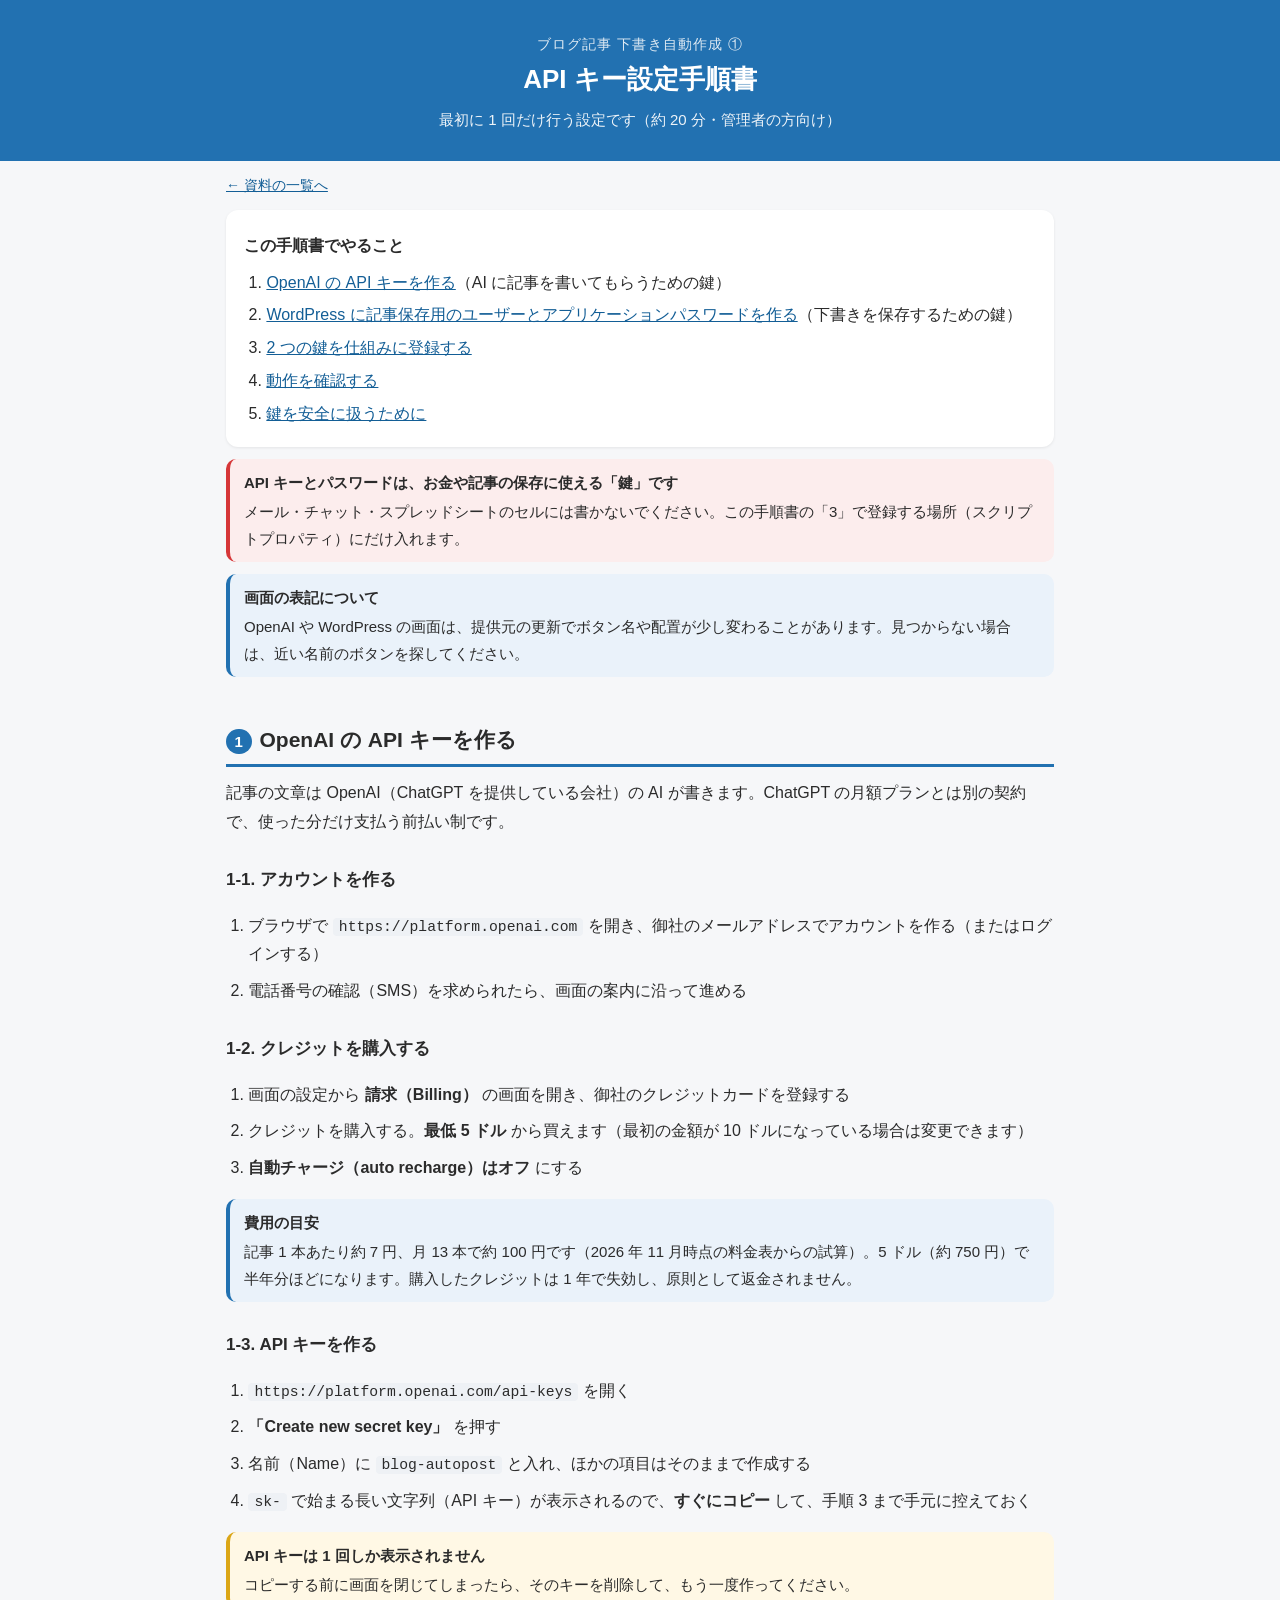
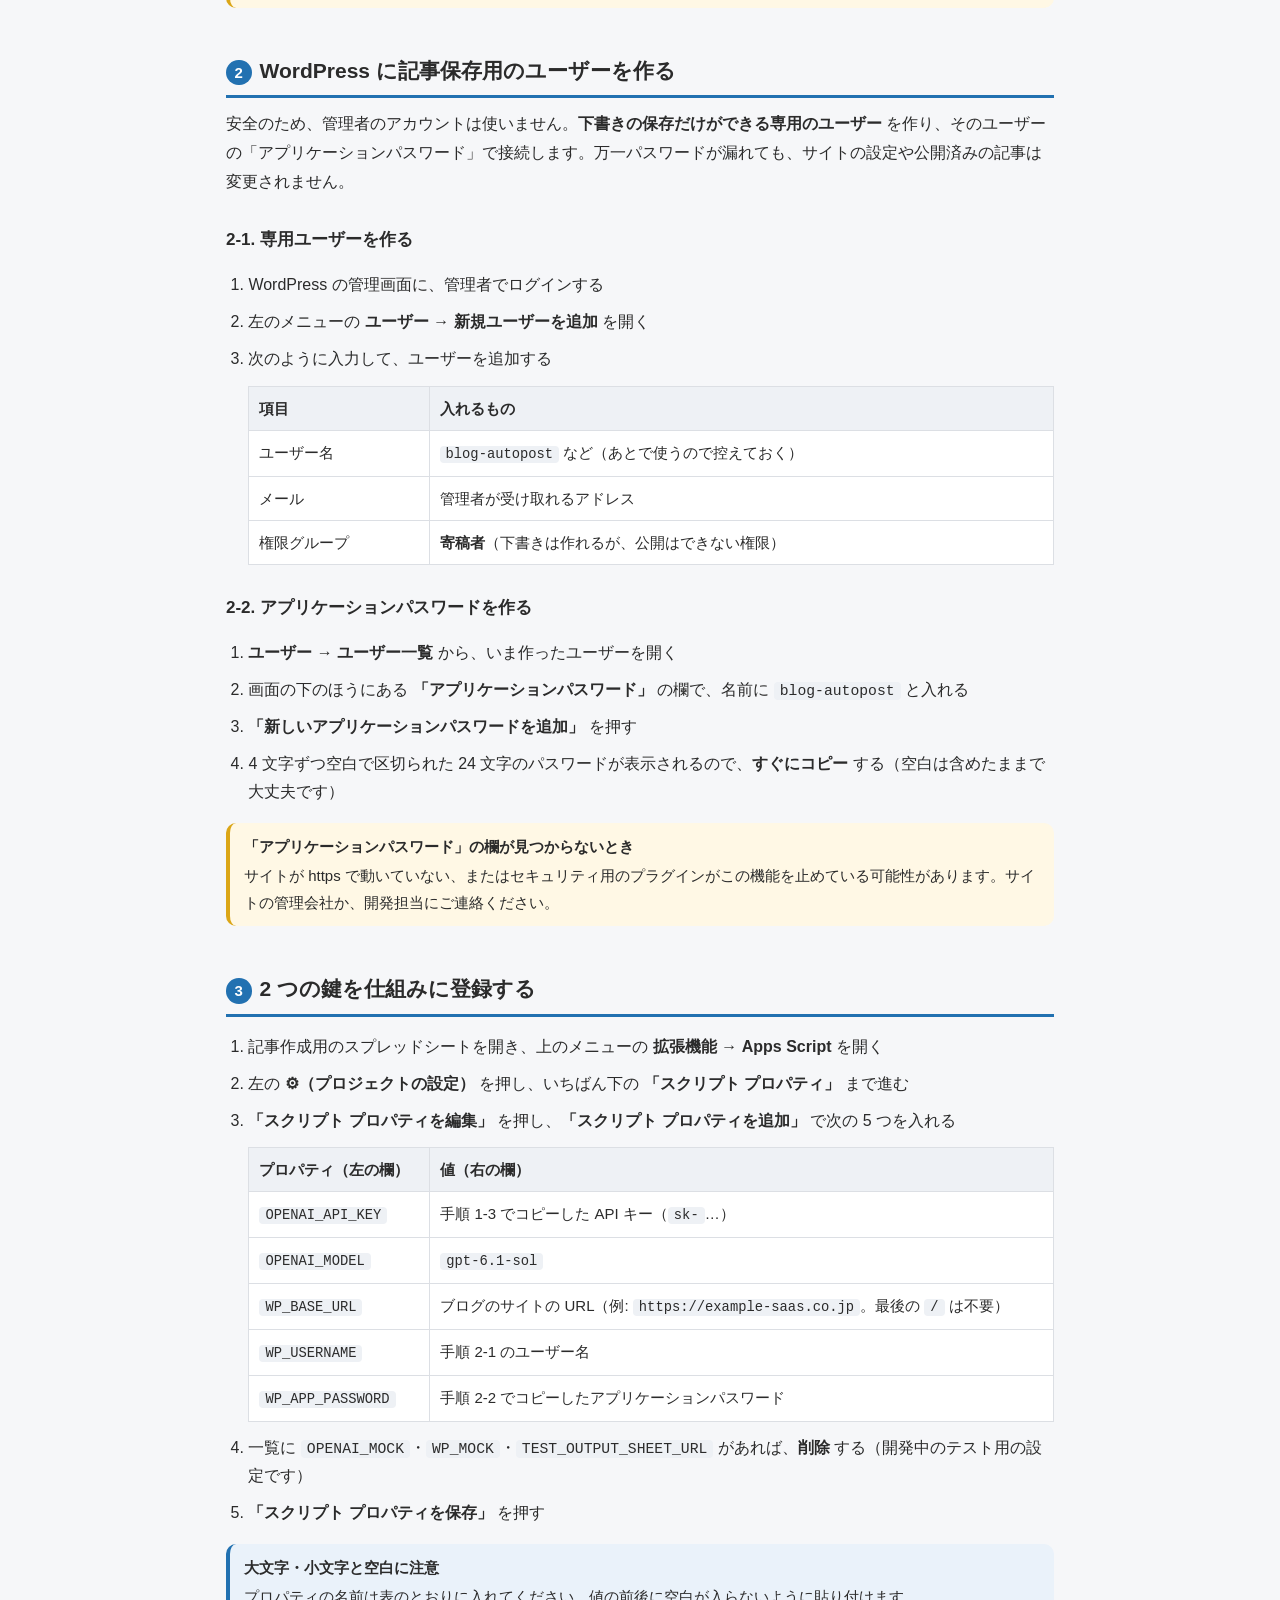
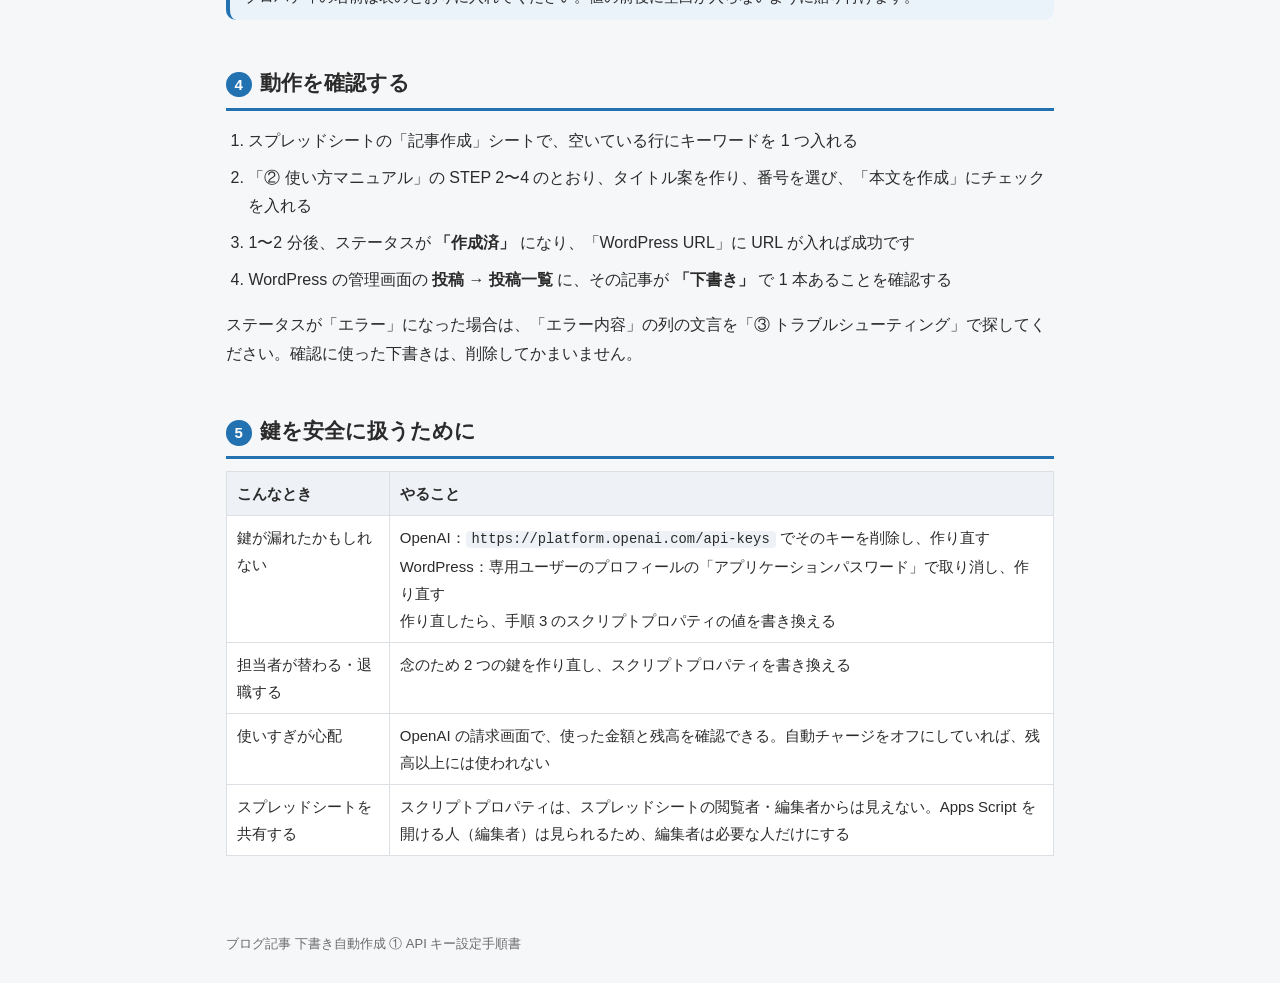
==== docs/client/api-setup.html @ ad3b64d9 "お客様向けの納品資料を追加（API キー設定手順書・使い方マニュアル・トラブルシューティング） - 使い方マニュアルは、キーワード入力から公開までの最短 6 ステップを画面写真つきで説明 - トラブル" ====
<!DOCTYPE html>
<html lang="ja">
<head>
<meta charset="utf-8">
<meta name="viewport" content="width=device-width, initial-scale=1">
<title>API キー設定手順書</title>
<link rel="stylesheet" href="style.css">
</head>
<body>
<header class="cover">
  <p class="kind">ブログ記事 下書き自動作成 ①</p>
  <h1>API キー設定手順書</h1>
  <p>最初に 1 回だけ行う設定です（約 20 分・管理者の方向け）</p>
</header>
<nav class="back"><a href="index.html">← 資料の一覧へ</a></nav>
<main>

<div class="card toc">
  <p><strong>この手順書でやること</strong></p>
  <ol>
    <li><a href="#openai">OpenAI の API キーを作る</a>（AI に記事を書いてもらうための鍵）</li>
    <li><a href="#wordpress">WordPress に記事保存用のユーザーとアプリケーションパスワードを作る</a>（下書きを保存するための鍵）</li>
    <li><a href="#properties">2 つの鍵を仕組みに登録する</a></li>
    <li><a href="#check">動作を確認する</a></li>
    <li><a href="#safety">鍵を安全に扱うために</a></li>
  </ol>
</div>

<div class="danger">
  <strong>API キーとパスワードは、お金や記事の保存に使える「鍵」です</strong>
  メール・チャット・スプレッドシートのセルには書かないでください。この手順書の「3」で登録する場所（スクリプトプロパティ）にだけ入れます。
</div>

<div class="note">
  <strong>画面の表記について</strong>
  OpenAI や WordPress の画面は、提供元の更新でボタン名や配置が少し変わることがあります。見つからない場合は、近い名前のボタンを探してください。
</div>

<h2 id="openai"><span class="num">1</span>OpenAI の API キーを作る</h2>
<p>記事の文章は OpenAI（ChatGPT を提供している会社）の AI が書きます。ChatGPT の月額プランとは別の契約で、使った分だけ支払う前払い制です。</p>

<h3>1-1. アカウントを作る</h3>
<ol class="steps">
  <li>ブラウザで <code>https://platform.openai.com</code> を開き、御社のメールアドレスでアカウントを作る（またはログインする）</li>
  <li>電話番号の確認（SMS）を求められたら、画面の案内に沿って進める</li>
</ol>

<h3>1-2. クレジットを購入する</h3>
<ol class="steps">
  <li>画面の設定から <strong>請求（Billing）</strong> の画面を開き、御社のクレジットカードを登録する</li>
  <li>クレジットを購入する。<strong>最低 5 ドル</strong> から買えます（最初の金額が 10 ドルになっている場合は変更できます）</li>
  <li><strong>自動チャージ（auto recharge）はオフ</strong> にする</li>
</ol>
<div class="note">
  <strong>費用の目安</strong>
  記事 1 本あたり約 7 円、月 13 本で約 100 円です（2026 年 11 月時点の料金表からの試算）。5 ドル（約 750 円）で半年分ほどになります。購入したクレジットは 1 年で失効し、原則として返金されません。
</div>

<h3>1-3. API キーを作る</h3>
<ol class="steps">
  <li><code>https://platform.openai.com/api-keys</code> を開く</li>
  <li><strong>「Create new secret key」</strong> を押す</li>
  <li>名前（Name）に <code>blog-autopost</code> と入れ、ほかの項目はそのままで作成する</li>
  <li><code>sk-</code> で始まる長い文字列（API キー）が表示されるので、<strong>すぐにコピー</strong> して、手順 3 まで手元に控えておく</li>
</ol>
<div class="warn">
  <strong>API キーは 1 回しか表示されません</strong>
  コピーする前に画面を閉じてしまったら、そのキーを削除して、もう一度作ってください。
</div>

<h2 id="wordpress"><span class="num">2</span>WordPress に記事保存用のユーザーを作る</h2>
<p>安全のため、管理者のアカウントは使いません。<strong>下書きの保存だけができる専用のユーザー</strong> を作り、そのユーザーの「アプリケーションパスワード」で接続します。万一パスワードが漏れても、サイトの設定や公開済みの記事は変更されません。</p>

<h3>2-1. 専用ユーザーを作る</h3>
<ol class="steps">
  <li>WordPress の管理画面に、管理者でログインする</li>
  <li>左のメニューの <strong>ユーザー → 新規ユーザーを追加</strong> を開く</li>
  <li>次のように入力して、ユーザーを追加する
    <div class="table-wrap"><table>
      <tr><th>項目</th><th>入れるもの</th></tr>
      <tr><td>ユーザー名</td><td><code>blog-autopost</code> など（あとで使うので控えておく）</td></tr>
      <tr><td>メール</td><td>管理者が受け取れるアドレス</td></tr>
      <tr><td>権限グループ</td><td><strong>寄稿者</strong>（下書きは作れるが、公開はできない権限）</td></tr>
    </table></div>
  </li>
</ol>

<h3>2-2. アプリケーションパスワードを作る</h3>
<ol class="steps">
  <li><strong>ユーザー → ユーザー一覧</strong> から、いま作ったユーザーを開く</li>
  <li>画面の下のほうにある <strong>「アプリケーションパスワード」</strong> の欄で、名前に <code>blog-autopost</code> と入れる</li>
  <li><strong>「新しいアプリケーションパスワードを追加」</strong> を押す</li>
  <li>4 文字ずつ空白で区切られた 24 文字のパスワードが表示されるので、<strong>すぐにコピー</strong> する（空白は含めたままで大丈夫です）</li>
</ol>
<div class="warn">
  <strong>「アプリケーションパスワード」の欄が見つからないとき</strong>
  サイトが https で動いていない、またはセキュリティ用のプラグインがこの機能を止めている可能性があります。サイトの管理会社か、開発担当にご連絡ください。
</div>

<h2 id="properties"><span class="num">3</span>2 つの鍵を仕組みに登録する</h2>
<ol class="steps">
  <li>記事作成用のスプレッドシートを開き、上のメニューの <strong>拡張機能 → Apps Script</strong> を開く</li>
  <li>左の <strong>⚙（プロジェクトの設定）</strong> を押し、いちばん下の <strong>「スクリプト プロパティ」</strong> まで進む</li>
  <li><strong>「スクリプト プロパティを編集」</strong> を押し、<strong>「スクリプト プロパティを追加」</strong> で次の 5 つを入れる
    <div class="table-wrap"><table>
      <tr><th>プロパティ（左の欄）</th><th>値（右の欄）</th></tr>
      <tr><td><code>OPENAI_API_KEY</code></td><td>手順 1-3 でコピーした API キー（<code>sk-</code>…）</td></tr>
      <tr><td><code>OPENAI_MODEL</code></td><td><code>gpt-6.1-sol</code></td></tr>
      <tr><td><code>WP_BASE_URL</code></td><td>ブログのサイトの URL（例: <code>https://example-saas.co.jp</code>。最後の <code>/</code> は不要）</td></tr>
      <tr><td><code>WP_USERNAME</code></td><td>手順 2-1 のユーザー名</td></tr>
      <tr><td><code>WP_APP_PASSWORD</code></td><td>手順 2-2 でコピーしたアプリケーションパスワード</td></tr>
    </table></div>
  </li>
  <li>一覧に <code>OPENAI_MOCK</code>・<code>WP_MOCK</code>・<code>TEST_OUTPUT_SHEET_URL</code> があれば、<strong>削除</strong> する（開発中のテスト用の設定です）</li>
  <li><strong>「スクリプト プロパティを保存」</strong> を押す</li>
</ol>
<div class="note">
  <strong>大文字・小文字と空白に注意</strong>
  プロパティの名前は表のとおりに入れてください。値の前後に空白が入らないように貼り付けます。
</div>

<h2 id="check"><span class="num">4</span>動作を確認する</h2>
<ol class="steps">
  <li>スプレッドシートの「記事作成」シートで、空いている行にキーワードを 1 つ入れる</li>
  <li>「② 使い方マニュアル」の STEP 2〜4 のとおり、タイトル案を作り、番号を選び、「本文を作成」にチェックを入れる</li>
  <li>1〜2 分後、ステータスが <strong>「作成済」</strong> になり、「WordPress URL」に URL が入れば成功です</li>
  <li>WordPress の管理画面の <strong>投稿 → 投稿一覧</strong> に、その記事が <strong>「下書き」</strong> で 1 本あることを確認する</li>
</ol>
<p>ステータスが「エラー」になった場合は、「エラー内容」の列の文言を「③ トラブルシューティング」で探してください。確認に使った下書きは、削除してかまいません。</p>

<h2 id="safety"><span class="num">5</span>鍵を安全に扱うために</h2>
<div class="table-wrap"><table>
  <tr><th>こんなとき</th><th>やること</th></tr>
  <tr><td>鍵が漏れたかもしれない</td><td>
    OpenAI：<code>https://platform.openai.com/api-keys</code> でそのキーを削除し、作り直す<br>
    WordPress：専用ユーザーのプロフィールの「アプリケーションパスワード」で取り消し、作り直す<br>
    作り直したら、手順 3 のスクリプトプロパティの値を書き換える
  </td></tr>
  <tr><td>担当者が替わる・退職する</td><td>念のため 2 つの鍵を作り直し、スクリプトプロパティを書き換える</td></tr>
  <tr><td>使いすぎが心配</td><td>OpenAI の請求画面で、使った金額と残高を確認できる。自動チャージをオフにしていれば、残高以上には使われない</td></tr>
  <tr><td>スプレッドシートを共有する</td><td>スクリプトプロパティは、スプレッドシートの閲覧者・編集者からは見えない。Apps Script を開ける人（編集者）は見られるため、編集者は必要な人だけにする</td></tr>
</table></div>

</main>
<footer>ブログ記事 下書き自動作成 ① API キー設定手順書</footer>
</body>
</html>
---- docs/client/style.css ----
:root {
  --primary: #2271B1;
  --primary-dark: #135E96;
  --auto: #6B6B6B;
  --base: #F6F7F9;
  --surface: #FFFFFF;
  --ink: #2B2B2B;
  --muted: #6B6B6B;
  --line: #DCDFE4;
  --danger: #D63638;
  --danger-bg: #FCEDED;
  --warn-bg: #FFF8E5;
  --ok: #0F7B3E;
}
* { box-sizing: border-box; }
html { -webkit-text-size-adjust: 100%; }
body {
  margin: 0;
  background: var(--base);
  color: var(--ink);
  font-family: -apple-system, BlinkMacSystemFont, "Hiragino Sans", "Yu Gothic", "Meiryo", sans-serif;
  font-size: 16px;
  line-height: 1.8;
}
main { max-width: 860px; margin: 0 auto; padding: 0 16px 64px; }
header.cover {
  background: var(--primary);
  color: #fff;
  padding: 32px 20px 28px;
  text-align: center;
}
header.cover .kind { margin: 0 0 4px; font-size: 14px; opacity: .85; letter-spacing: .08em; }
header.cover h1 { margin: 0; font-size: 26px; line-height: 1.4; }
header.cover p { margin: 8px 0 0; font-size: 15px; opacity: .92; }
nav.back { max-width: 860px; margin: 12px auto 0; padding: 0 16px; font-size: 14px; }
h2 {
  font-size: 21px;
  margin: 44px 0 12px;
  padding-bottom: 6px;
  border-bottom: 3px solid var(--primary);
  scroll-margin-top: 12px;
}
h2 .num {
  display: inline-block; min-width: 1.7em; height: 1.7em; line-height: 1.7em;
  margin-right: 8px; border-radius: 50%;
  background: var(--primary); color: #fff; text-align: center; font-size: 15px;
}
h3 { font-size: 17px; margin: 28px 0 8px; }
p { margin: 8px 0; }
a { color: var(--primary-dark); }
code {
  font-family: "Consolas", "Menlo", monospace;
  background: #EEF1F5;
  padding: 1px 6px;
  border-radius: 4px;
  font-size: .92em;
  word-break: break-all;
}
.card {
  background: var(--surface);
  border-radius: 12px;
  padding: 14px 18px;
  margin: 12px 0;
  box-shadow: 0 1px 3px rgba(0,0,0,.08);
}
.toc ol { margin: 0; padding-left: 1.4em; }
.toc li { margin: 4px 0; }
ol.steps { padding-left: 1.4em; }
ol.steps > li { margin: 8px 0; }
.note, .warn, .danger {
  border-radius: 10px;
  padding: 10px 14px;
  margin: 12px 0;
  font-size: 15px;
}
.note { background: #EAF2FA; border-left: 4px solid var(--primary); }
.warn { background: var(--warn-bg); border-left: 4px solid #DBA617; }
.danger { background: var(--danger-bg); border-left: 4px solid var(--danger); }
.note strong, .warn strong, .danger strong { display: block; margin-bottom: 2px; }
figure { margin: 14px 0 20px; }
figure img {
  display: block;
  max-width: 100%;
  height: auto;
  border: 1px solid var(--line);
  border-radius: 8px;
  background: #fff;
}
figcaption { font-size: 14px; color: var(--muted); margin-top: 6px; }
.table-wrap { overflow-x: auto; margin: 12px 0; }
table { border-collapse: collapse; width: 100%; background: var(--surface); font-size: 15px; }
th, td { border: 1px solid var(--line); padding: 8px 10px; text-align: left; vertical-align: top; }
th { background: #EEF1F5; white-space: nowrap; }
td.msg { font-weight: bold; }
.badge {
  display: inline-block; padding: 0 8px; border-radius: 999px;
  font-size: 13px; color: #fff; vertical-align: 1px;
}
.badge.input { background: var(--primary); }
.badge.auto { background: var(--auto); }
.badge.time { background: var(--ok); }
.step {
  background: var(--surface);
  border-radius: 12px;
  padding: 6px 18px 12px;
  margin: 18px 0;
  box-shadow: 0 1px 3px rgba(0,0,0,.08);
}
.step h3 { margin-top: 14px; }
.step h3 .label {
  display: inline-block; margin-right: 8px; padding: 0 10px; border-radius: 6px;
  background: var(--primary); color: #fff; font-size: 14px;
}
.docs { display: grid; gap: 14px; margin: 24px 0; }
.docs a.doc {
  display: block; text-decoration: none; color: var(--ink);
  background: var(--surface); border-radius: 12px; padding: 16px 18px;
  box-shadow: 0 1px 3px rgba(0,0,0,.08); border-left: 6px solid var(--primary);
}
.docs a.doc:hover { box-shadow: 0 2px 8px rgba(0,0,0,.14); }
.docs .doc .t { font-size: 18px; font-weight: bold; color: var(--primary-dark); }
.docs .doc .d { font-size: 15px; color: var(--muted); }
footer { max-width: 860px; margin: 0 auto; padding: 0 16px 40px; font-size: 13px; color: var(--muted); }
@media print {
  body { background: #fff; font-size: 12pt; }
  header.cover { background: #fff; color: var(--ink); border-bottom: 3px solid var(--primary); }
  nav.back { display: none; }
  .card, .step { box-shadow: none; border: 1px solid var(--line); }
  h2 { break-after: avoid; }
  figure, .step, tr { break-inside: avoid; }
}
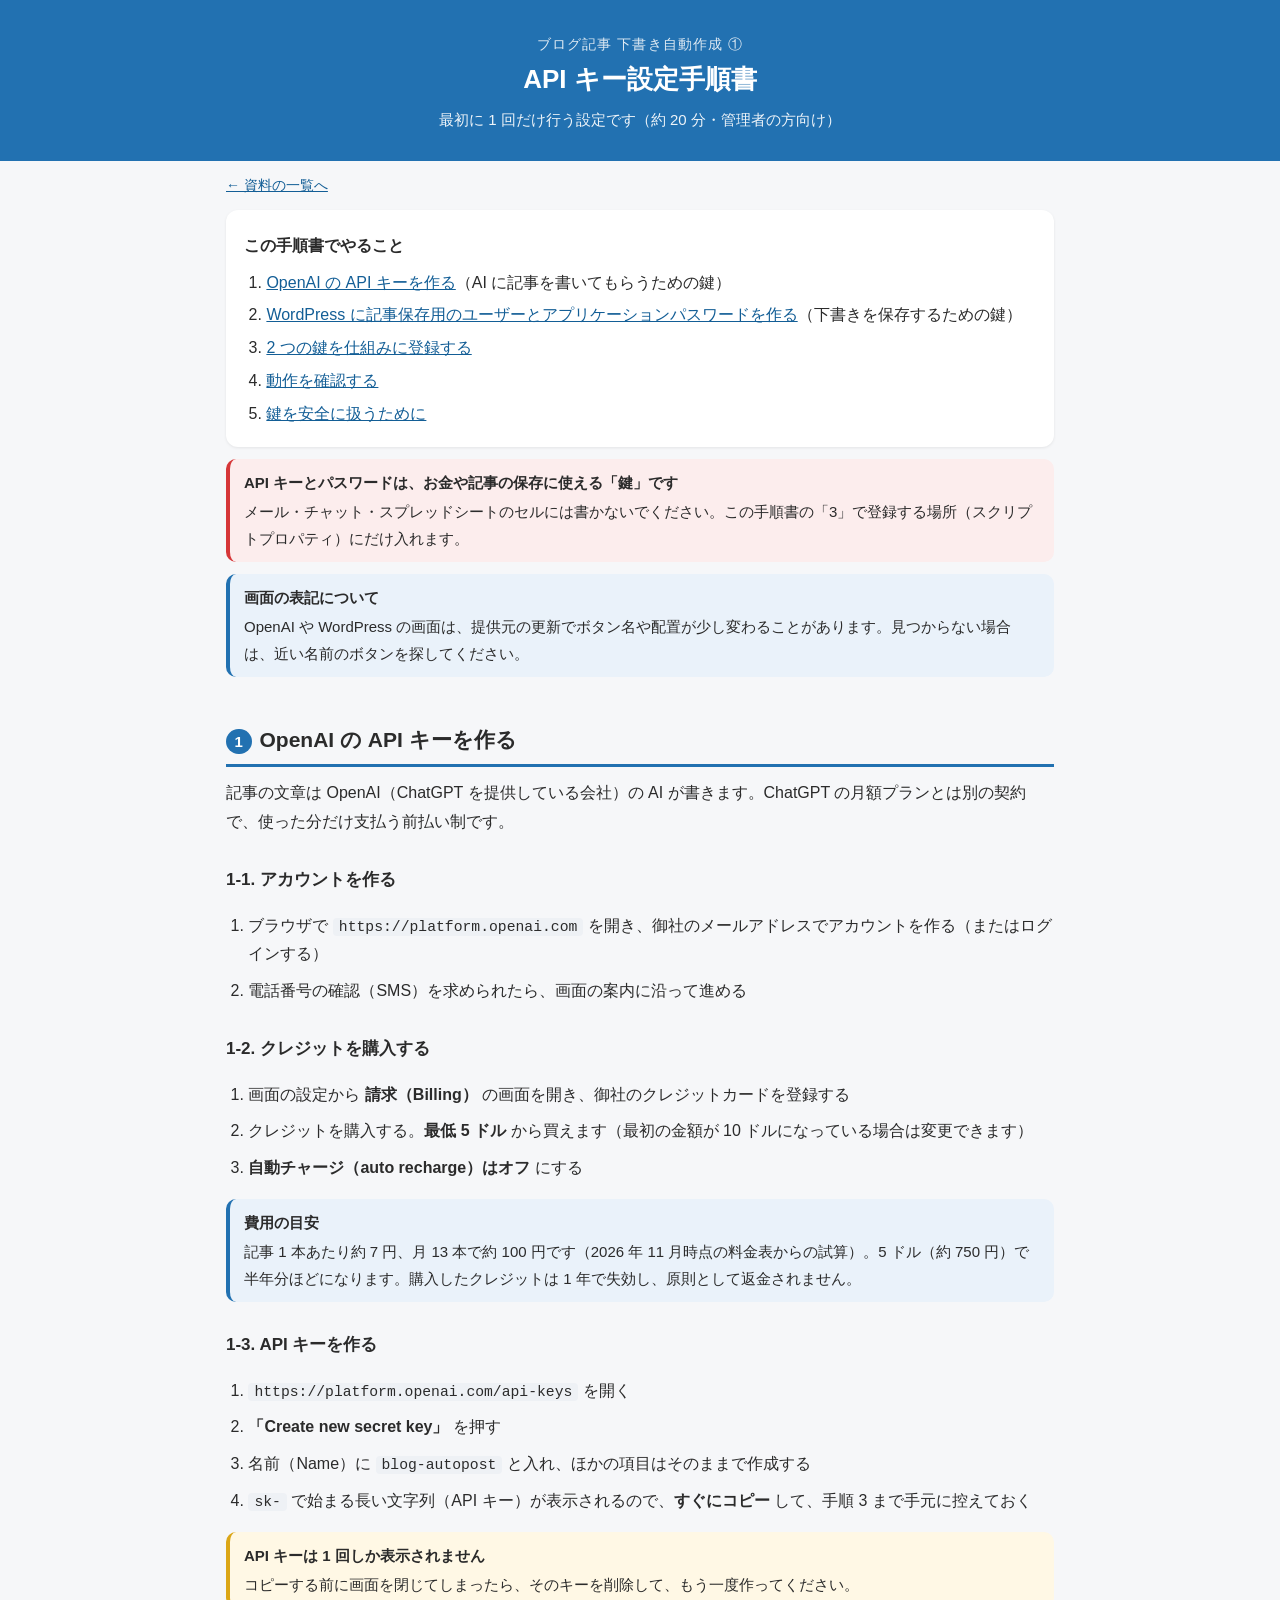
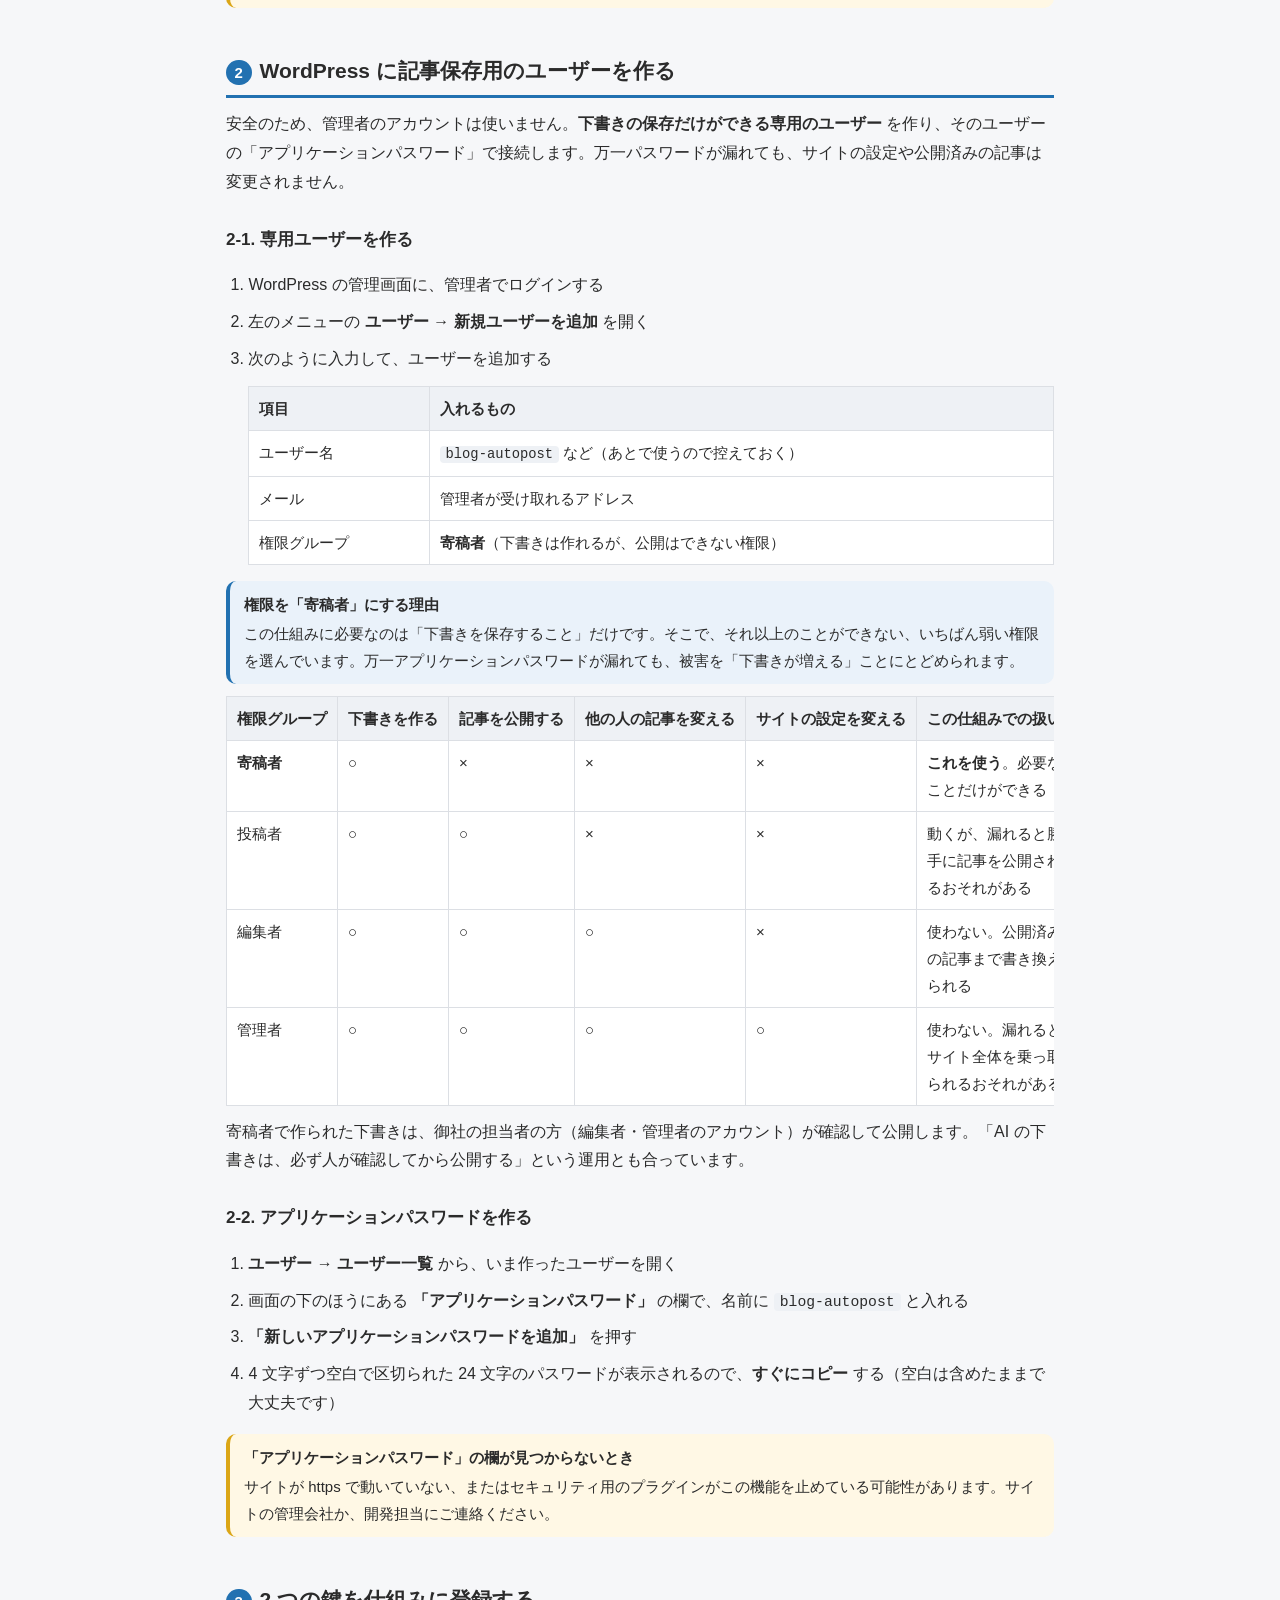
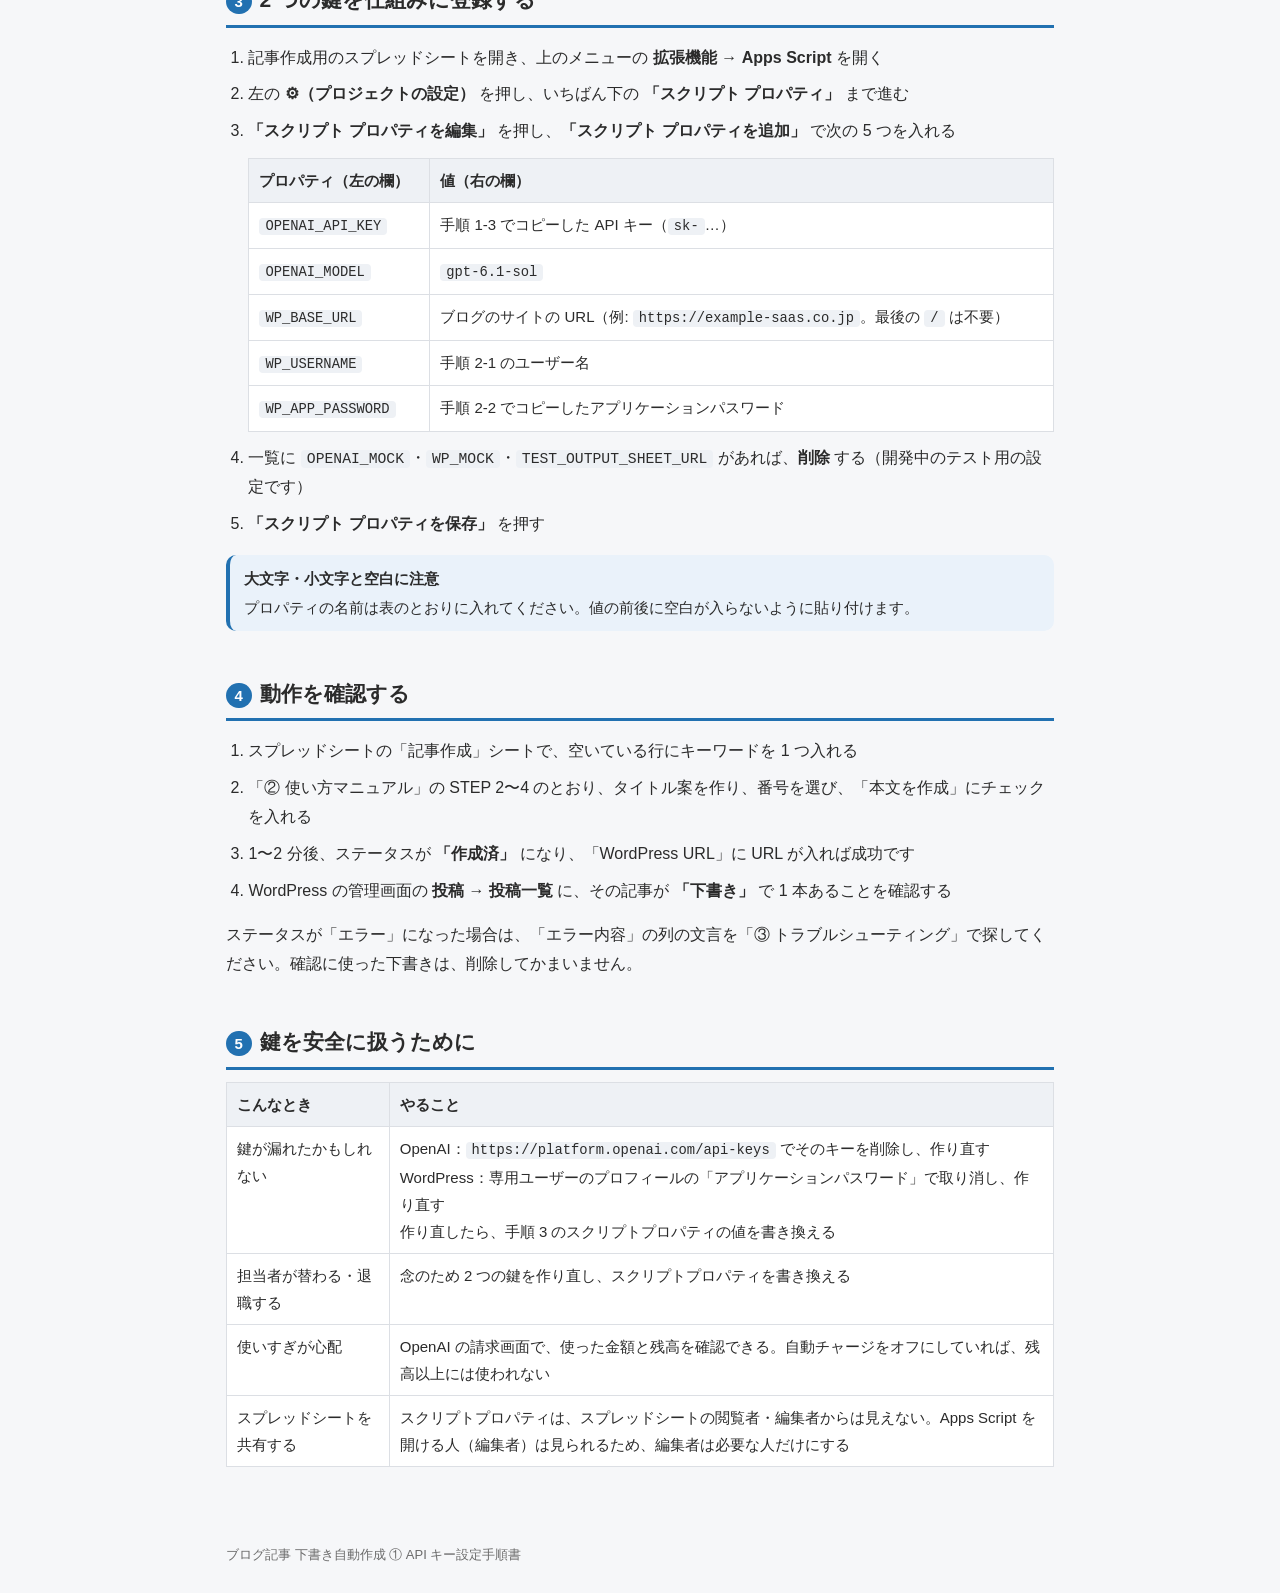
==== commit e26390e6: "WordPress の専用ユーザーを「寄稿者」にする理由を、設定手順書と設計書に追記 Co-Authored-By: Claude Opus 5.5 <noreply@anthropic.com>" ====
--- a/docs/client/api-setup.html
+++ b/docs/client/api-setup.html
@@ -85,6 +85,19 @@
   </li>
 </ol>
 
+<div class="note">
+  <strong>権限を「寄稿者」にする理由</strong>
+  この仕組みに必要なのは「下書きを保存すること」だけです。そこで、それ以上のことができない、いちばん弱い権限を選んでいます。万一アプリケーションパスワードが漏れても、被害を「下書きが増える」ことにとどめられます。
+</div>
+<div class="table-wrap"><table>
+  <tr><th>権限グループ</th><th>下書きを作る</th><th>記事を公開する</th><th>他の人の記事を変える</th><th>サイトの設定を変える</th><th>この仕組みでの扱い</th></tr>
+  <tr><td><strong>寄稿者</strong></td><td>○</td><td>×</td><td>×</td><td>×</td><td><strong>これを使う</strong>。必要なことだけができる</td></tr>
+  <tr><td>投稿者</td><td>○</td><td>○</td><td>×</td><td>×</td><td>動くが、漏れると勝手に記事を公開されるおそれがある</td></tr>
+  <tr><td>編集者</td><td>○</td><td>○</td><td>○</td><td>×</td><td>使わない。公開済みの記事まで書き換えられる</td></tr>
+  <tr><td>管理者</td><td>○</td><td>○</td><td>○</td><td>○</td><td>使わない。漏れるとサイト全体を乗っ取られるおそれがある</td></tr>
+</table></div>
+<p>寄稿者で作られた下書きは、御社の担当者の方（編集者・管理者のアカウント）が確認して公開します。「AI の下書きは、必ず人が確認してから公開する」という運用とも合っています。</p>
+
 <h3>2-2. アプリケーションパスワードを作る</h3>
 <ol class="steps">
   <li><strong>ユーザー → ユーザー一覧</strong> から、いま作ったユーザーを開く</li>
